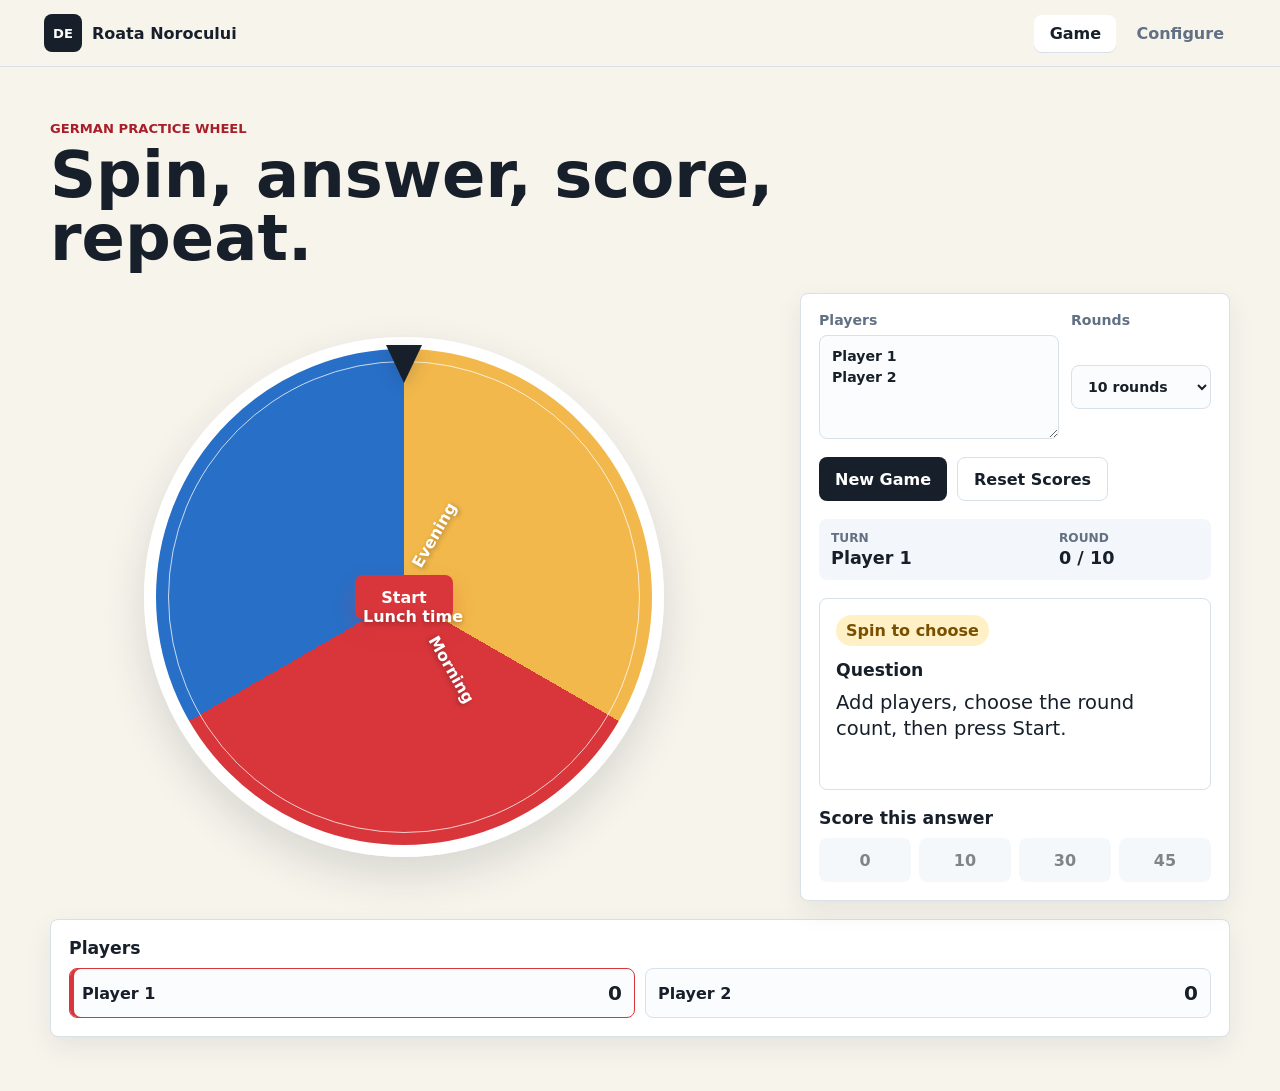
==== index.html @ ff6aa022 "Build German learning wheel game" ====
<!doctype html>
<html lang="en">
  <head>
    <meta charset="utf-8">
    <meta name="viewport" content="width=device-width, initial-scale=1">
    <title>Roata Norocului DE</title>
    <link rel="stylesheet" href="styles.css">
  </head>
  <body>
    <header class="topbar">
      <a class="brand" href="index.html" aria-label="Roata Norocului DE home">
        <span class="brand-mark">DE</span>
        <span>Roata Norocului</span>
      </a>
      <nav class="nav">
        <a aria-current="page" href="index.html">Game</a>
        <a href="config.html">Configure</a>
      </nav>
    </header>

    <main class="game-shell">
      <section class="stage" aria-labelledby="game-title">
        <div class="stage-copy">
          <p class="eyebrow">German practice wheel</p>
          <h1 id="game-title">Spin, answer, score, repeat.</h1>
        </div>

        <div class="wheel-layout">
          <div class="wheel-wrap" aria-live="polite">
            <div class="pointer" aria-hidden="true"></div>
            <div id="wheel" class="wheel" role="img" aria-label="Spinning category wheel">
              <div class="wheel-center">
                <button id="spinButton" class="primary-action" type="button">Start</button>
              </div>
            </div>
          </div>

          <aside class="play-panel" aria-label="Game controls">
            <div class="setup-grid">
              <label>
                Players
                <textarea id="playersInput" rows="4" spellcheck="false">Player 1
Player 2</textarea>
              </label>
              <label>
                Rounds
                <select id="roundLimit">
                  <option value="10">10 rounds</option>
                  <option value="20">20 rounds</option>
                  <option value="30">30 rounds</option>
                </select>
              </label>
            </div>
            <div class="button-row">
              <button id="newGameButton" class="secondary-action" type="button">New Game</button>
              <button id="resetScoresButton" class="ghost-action" type="button">Reset Scores</button>
            </div>

            <div class="status-strip">
              <div>
                <span>Turn</span>
                <strong id="turnLabel">-</strong>
              </div>
              <div>
                <span>Round</span>
                <strong id="roundLabel">0 / 10</strong>
              </div>
            </div>

            <section class="question-box" aria-labelledby="question-title">
              <p id="categoryLabel" class="category-pill">Spin to choose</p>
              <h2 id="question-title">Question</h2>
              <p id="questionText">Add players, choose the round count, then press Start.</p>
              <p id="answerText" class="answer-text"></p>
            </section>

            <section aria-labelledby="score-title">
              <h2 id="score-title" class="compact-title">Score this answer</h2>
              <div class="score-buttons">
                <button type="button" data-points="0">0</button>
                <button type="button" data-points="10">10</button>
                <button type="button" data-points="30">30</button>
                <button type="button" data-points="45">45</button>
              </div>
            </section>
          </aside>
        </div>
      </section>

      <section class="scoreboard-section" aria-labelledby="leaderboard-title">
        <h2 id="leaderboard-title">Players</h2>
        <div id="scoreboard" class="scoreboard"></div>
      </section>
    </main>

    <script src="app.js"></script>
  </body>
</html>
---- styles.css ----
:root {
  color-scheme: light;
  --ink: #17202a;
  --muted: #617083;
  --line: #d8e0e8;
  --paper: #f7f4ec;
  --surface: #ffffff;
  --accent: #d8363b;
  --accent-strong: #a71f28;
  --gold: #f2b84b;
  --green: #2e9d68;
  --blue: #286fc7;
  --shadow: 0 18px 44px rgba(23, 32, 42, 0.14);
}

* {
  box-sizing: border-box;
}

body {
  margin: 0;
  min-height: 100vh;
  background: var(--paper);
  color: var(--ink);
  font-family: Inter, ui-sans-serif, system-ui, -apple-system, BlinkMacSystemFont, "Segoe UI", sans-serif;
  letter-spacing: 0;
}

button,
input,
select,
textarea {
  font: inherit;
}

button,
a {
  -webkit-tap-highlight-color: transparent;
}

.topbar {
  position: sticky;
  top: 0;
  z-index: 10;
  display: flex;
  align-items: center;
  justify-content: space-between;
  gap: 18px;
  padding: 14px clamp(16px, 4vw, 44px);
  background: rgba(247, 244, 236, 0.93);
  border-bottom: 1px solid var(--line);
  backdrop-filter: blur(14px);
}

.brand {
  display: inline-flex;
  align-items: center;
  gap: 10px;
  color: var(--ink);
  font-weight: 800;
  text-decoration: none;
}

.brand-mark {
  display: grid;
  width: 38px;
  height: 38px;
  place-items: center;
  border-radius: 8px;
  background: var(--ink);
  color: white;
  font-size: 0.82rem;
}

.nav {
  display: flex;
  align-items: center;
  gap: 8px;
}

.nav a {
  min-width: 82px;
  padding: 9px 12px;
  border-radius: 8px;
  color: var(--muted);
  font-weight: 700;
  text-align: center;
  text-decoration: none;
}

.nav a[aria-current="page"] {
  background: var(--surface);
  color: var(--ink);
  box-shadow: 0 1px 0 var(--line);
}

.game-shell,
.config-shell {
  width: min(1180px, calc(100% - 32px));
  margin: 0 auto;
  padding: 36px 0 54px;
}

.stage {
  min-height: calc(100vh - 84px);
  display: flex;
  flex-direction: column;
  justify-content: center;
  gap: 24px;
}

.stage-copy,
.config-heading {
  max-width: 760px;
}

.eyebrow {
  margin: 0 0 8px;
  color: var(--accent-strong);
  font-size: 0.82rem;
  font-weight: 900;
  text-transform: uppercase;
}

h1,
h2,
p {
  margin-top: 0;
}

h1 {
  margin-bottom: 0;
  font-size: clamp(2.05rem, 5vw, 4.2rem);
  line-height: 0.98;
  letter-spacing: 0;
}

.wheel-layout {
  display: grid;
  grid-template-columns: minmax(300px, 1fr) minmax(320px, 430px);
  gap: clamp(18px, 4vw, 42px);
  align-items: center;
}

.wheel-wrap {
  position: relative;
  display: grid;
  min-height: 420px;
  place-items: center;
}

.pointer {
  position: absolute;
  top: 8px;
  z-index: 2;
  width: 0;
  height: 0;
  border-left: 18px solid transparent;
  border-right: 18px solid transparent;
  border-top: 38px solid var(--ink);
  filter: drop-shadow(0 6px 8px rgba(23, 32, 42, 0.18));
}

.wheel {
  position: relative;
  width: min(72vw, 520px);
  aspect-ratio: 1;
  border: 12px solid var(--surface);
  border-radius: 50%;
  background: conic-gradient(var(--gold), var(--accent), var(--blue), var(--green), var(--gold));
  box-shadow: var(--shadow);
  transition: transform 4.8s cubic-bezier(0.16, 0.7, 0.1, 1);
}

.wheel::after {
  content: "";
  position: absolute;
  inset: 12px;
  border: 1px solid rgba(255, 255, 255, 0.74);
  border-radius: inherit;
  pointer-events: none;
}

.wheel-label {
  position: absolute;
  top: 50%;
  left: 50%;
  width: 46%;
  transform-origin: 0 50%;
  color: white;
  font-size: clamp(0.78rem, 1.55vw, 1rem);
  font-weight: 900;
  text-shadow: 0 2px 5px rgba(0, 0, 0, 0.3);
}

.wheel-center {
  position: absolute;
  inset: 0;
  display: grid;
  place-items: center;
  pointer-events: none;
}

.wheel-center button {
  pointer-events: auto;
}

.primary-action,
.secondary-action,
.ghost-action,
.score-buttons button {
  min-height: 44px;
  border: 0;
  border-radius: 8px;
  cursor: pointer;
  font-weight: 900;
}

.primary-action {
  padding: 0 26px;
  background: var(--accent);
  color: white;
  box-shadow: 0 10px 20px rgba(216, 54, 59, 0.26);
}

.primary-action.compact {
  min-height: 40px;
  padding: 0 16px;
}

.secondary-action {
  padding: 0 16px;
  background: var(--ink);
  color: white;
}

.ghost-action {
  padding: 0 16px;
  background: transparent;
  color: var(--ink);
  border: 1px solid var(--line);
}

button:disabled {
  cursor: not-allowed;
  opacity: 0.55;
}

.play-panel,
.editor-panel,
.format-panel,
.scoreboard-section {
  background: var(--surface);
  border: 1px solid var(--line);
  border-radius: 8px;
  box-shadow: 0 10px 26px rgba(23, 32, 42, 0.08);
}

.play-panel {
  display: grid;
  gap: 18px;
  padding: 18px;
}

.setup-grid,
.status-strip {
  display: grid;
  grid-template-columns: 1fr 140px;
  gap: 12px;
}

label {
  display: grid;
  gap: 7px;
  color: var(--muted);
  font-size: 0.88rem;
  font-weight: 800;
}

textarea,
select,
input {
  width: 100%;
  border: 1px solid var(--line);
  border-radius: 8px;
  background: #fbfcfd;
  color: var(--ink);
  outline: 0;
}

textarea {
  resize: vertical;
  padding: 10px 12px;
  line-height: 1.45;
}

select,
input {
  height: 44px;
  padding: 0 12px;
}

textarea:focus,
select:focus,
input:focus {
  border-color: var(--blue);
  box-shadow: 0 0 0 3px rgba(40, 111, 199, 0.16);
}

.button-row {
  display: flex;
  flex-wrap: wrap;
  gap: 10px;
}

.status-strip {
  padding: 12px;
  background: #f3f7fb;
  border-radius: 8px;
}

.status-strip span {
  display: block;
  color: var(--muted);
  font-size: 0.76rem;
  font-weight: 900;
  text-transform: uppercase;
}

.status-strip strong {
  display: block;
  margin-top: 3px;
  font-size: 1.1rem;
}

.question-box {
  min-height: 192px;
  padding: 16px;
  border: 1px solid var(--line);
  border-radius: 8px;
}

.category-pill {
  display: inline-flex;
  margin-bottom: 14px;
  padding: 6px 10px;
  border-radius: 999px;
  background: #fff0c6;
  color: #795000;
  font-weight: 900;
}

.question-box h2,
.compact-title,
.scoreboard-section h2,
.editor-panel h2,
.format-panel h2 {
  margin-bottom: 10px;
  font-size: 1.08rem;
}

#questionText {
  margin-bottom: 10px;
  font-size: 1.22rem;
  line-height: 1.35;
}

.answer-text {
  margin: 0;
  color: var(--muted);
  font-weight: 700;
}

.score-buttons {
  display: grid;
  grid-template-columns: repeat(4, 1fr);
  gap: 8px;
}

.score-buttons button {
  background: #eef3f8;
  color: var(--ink);
  font-size: 1rem;
}

.score-buttons button:hover {
  background: var(--ink);
  color: white;
}

.scoreboard-section {
  padding: 18px;
}

.scoreboard {
  display: grid;
  grid-template-columns: repeat(auto-fit, minmax(180px, 1fr));
  gap: 10px;
}

.player-score {
  display: grid;
  grid-template-columns: 1fr auto;
  gap: 8px;
  align-items: center;
  padding: 12px;
  border: 1px solid var(--line);
  border-radius: 8px;
  background: #fbfcfd;
}

.player-score.current {
  border-color: var(--accent);
  box-shadow: inset 4px 0 0 var(--accent);
}

.player-score span {
  overflow-wrap: anywhere;
  font-weight: 900;
}

.player-score strong {
  font-size: 1.25rem;
}

.config-shell {
  display: grid;
  gap: 22px;
}

.editor-grid {
  display: grid;
  grid-template-columns: minmax(320px, 1fr) minmax(320px, 1fr);
  gap: 18px;
}

.editor-panel,
.format-panel {
  padding: 18px;
}

.panel-heading {
  display: flex;
  align-items: center;
  justify-content: space-between;
  gap: 12px;
  margin-bottom: 14px;
}

.panel-heading h2,
.format-panel h2 {
  margin-bottom: 0;
}

.field-row,
.field-row-head {
  display: grid;
  grid-template-columns: minmax(80px, 0.8fr) minmax(120px, 1fr) minmax(130px, 1.1fr) 40px;
  gap: 8px;
  align-items: center;
}

.field-row-head {
  padding: 0 48px 6px 0;
  color: var(--muted);
  font-size: 0.76rem;
  font-weight: 900;
  text-transform: uppercase;
}

.category-rows {
  display: grid;
  gap: 8px;
  margin-bottom: 14px;
}

.remove-row {
  min-width: 40px;
  min-height: 40px;
  border: 1px solid var(--line);
  border-radius: 8px;
  background: white;
  color: var(--accent-strong);
  cursor: pointer;
  font-weight: 900;
}

.questions-editor {
  min-height: 360px;
  font-family: "Cascadia Mono", Consolas, monospace;
  font-size: 0.92rem;
}

.note {
  margin: 0;
  color: var(--muted);
  font-size: 0.92rem;
  line-height: 1.5;
}

.format-grid {
  display: grid;
  grid-template-columns: repeat(2, minmax(0, 1fr));
  gap: 14px;
}

pre {
  overflow: auto;
  margin: 0;
  padding: 14px;
  border-radius: 8px;
  background: #15202b;
  color: #f6f8fa;
  line-height: 1.45;
}

@media (max-width: 860px) {
  .wheel-layout,
  .editor-grid,
  .format-grid {
    grid-template-columns: 1fr;
  }

  .stage {
    justify-content: start;
  }

  .wheel-wrap {
    min-height: auto;
    padding: 18px 0;
  }
}

@media (max-width: 620px) {
  .topbar {
    align-items: stretch;
    flex-direction: column;
  }

  .nav a {
    flex: 1;
  }

  .setup-grid,
  .status-strip {
    grid-template-columns: 1fr;
  }

  .field-row,
  .field-row-head {
    grid-template-columns: 1fr;
  }

  .field-row-head {
    display: none;
  }
}
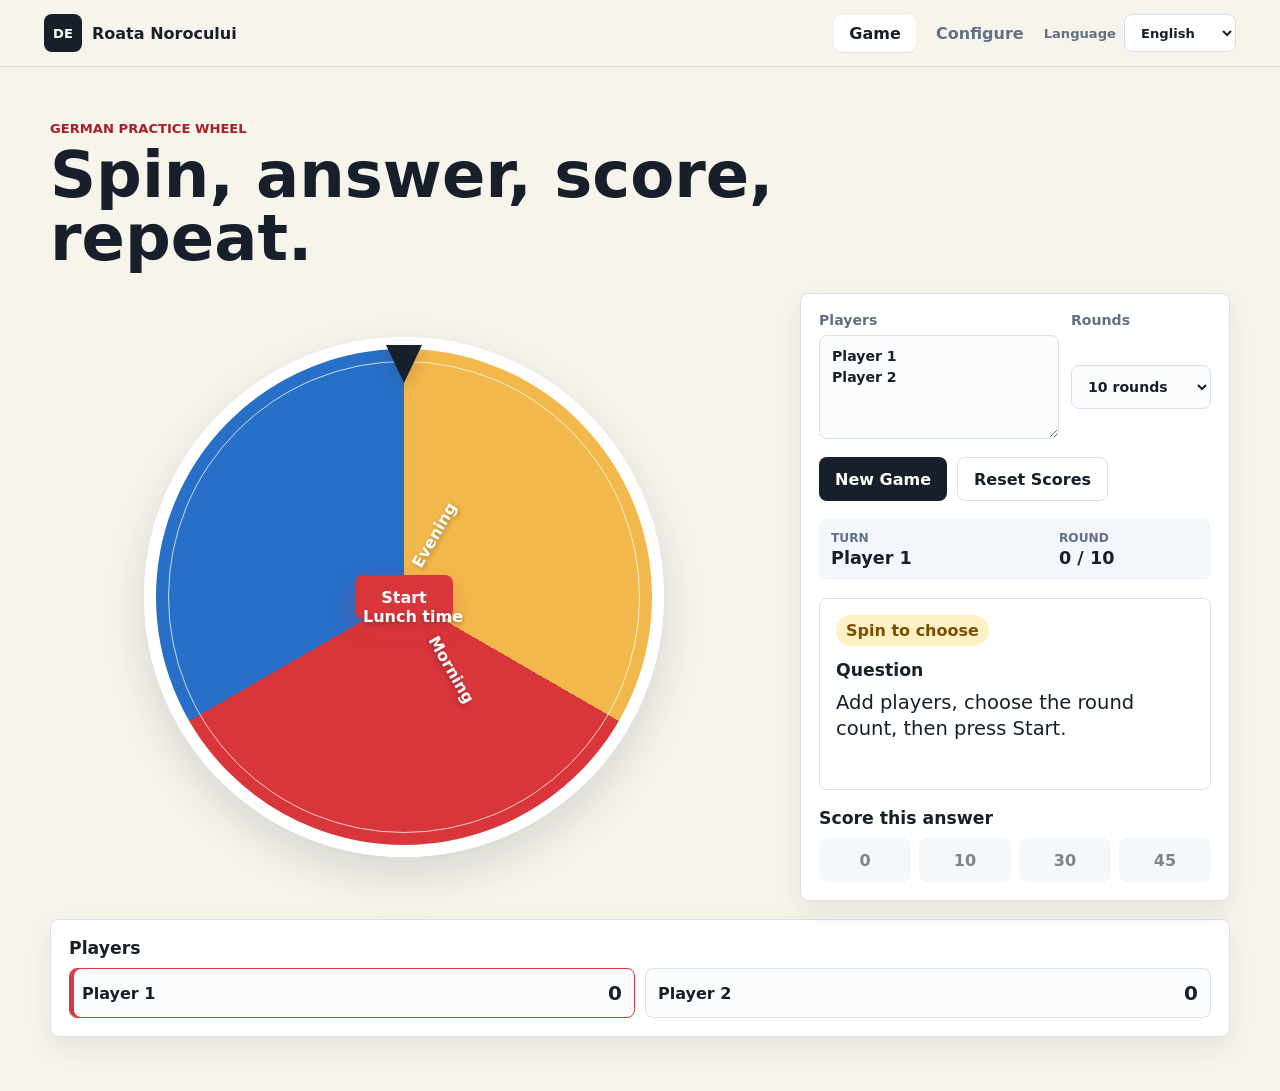
==== commit 4c139b3d: "Add bilingual UI and GitHub Pages workflow" ====
--- a/index.html
+++ b/index.html
@@ -13,16 +13,23 @@
         <span>Roata Norocului</span>
       </a>
       <nav class="nav">
-        <a aria-current="page" href="index.html">Game</a>
-        <a href="config.html">Configure</a>
+        <a data-i18n="navGame" aria-current="page" href="index.html">Game</a>
+        <a data-i18n="navConfigure" href="config.html">Configure</a>
+        <label class="language-switch">
+          <span data-i18n="languageLabel">Language</span>
+          <select id="languageSelect" aria-label="Language">
+            <option value="en">English</option>
+            <option value="de">Deutsch</option>
+          </select>
+        </label>
       </nav>
     </header>
 
     <main class="game-shell">
       <section class="stage" aria-labelledby="game-title">
         <div class="stage-copy">
-          <p class="eyebrow">German practice wheel</p>
-          <h1 id="game-title">Spin, answer, score, repeat.</h1>
+          <p class="eyebrow" data-i18n="gameEyebrow">German practice wheel</p>
+          <h1 id="game-title" data-i18n="gameTitle">Spin, answer, score, repeat.</h1>
         </div>
 
         <div class="wheel-layout">
@@ -30,7 +37,7 @@
             <div class="pointer" aria-hidden="true"></div>
             <div id="wheel" class="wheel" role="img" aria-label="Spinning category wheel">
               <div class="wheel-center">
-                <button id="spinButton" class="primary-action" type="button">Start</button>
+                <button id="spinButton" class="primary-action" type="button" data-i18n="start">Start</button>
               </div>
             </div>
           </div>
@@ -38,44 +45,44 @@
           <aside class="play-panel" aria-label="Game controls">
             <div class="setup-grid">
               <label>
-                Players
+                <span data-i18n="players">Players</span>
                 <textarea id="playersInput" rows="4" spellcheck="false">Player 1
 Player 2</textarea>
               </label>
               <label>
-                Rounds
+                <span data-i18n="rounds">Rounds</span>
                 <select id="roundLimit">
-                  <option value="10">10 rounds</option>
-                  <option value="20">20 rounds</option>
-                  <option value="30">30 rounds</option>
+                  <option value="10" data-i18n="rounds10">10 rounds</option>
+                  <option value="20" data-i18n="rounds20">20 rounds</option>
+                  <option value="30" data-i18n="rounds30">30 rounds</option>
                 </select>
               </label>
             </div>
             <div class="button-row">
-              <button id="newGameButton" class="secondary-action" type="button">New Game</button>
-              <button id="resetScoresButton" class="ghost-action" type="button">Reset Scores</button>
+              <button id="newGameButton" class="secondary-action" type="button" data-i18n="newGame">New Game</button>
+              <button id="resetScoresButton" class="ghost-action" type="button" data-i18n="resetScores">Reset Scores</button>
             </div>
 
             <div class="status-strip">
               <div>
-                <span>Turn</span>
+                <span data-i18n="turn">Turn</span>
                 <strong id="turnLabel">-</strong>
               </div>
               <div>
-                <span>Round</span>
+                <span data-i18n="round">Round</span>
                 <strong id="roundLabel">0 / 10</strong>
               </div>
             </div>
 
             <section class="question-box" aria-labelledby="question-title">
               <p id="categoryLabel" class="category-pill">Spin to choose</p>
-              <h2 id="question-title">Question</h2>
+              <h2 id="question-title" data-i18n="question">Question</h2>
               <p id="questionText">Add players, choose the round count, then press Start.</p>
               <p id="answerText" class="answer-text"></p>
             </section>
 
             <section aria-labelledby="score-title">
-              <h2 id="score-title" class="compact-title">Score this answer</h2>
+              <h2 id="score-title" class="compact-title" data-i18n="scoreAnswer">Score this answer</h2>
               <div class="score-buttons">
                 <button type="button" data-points="0">0</button>
                 <button type="button" data-points="10">10</button>
@@ -88,7 +95,7 @@
       </section>
 
       <section class="scoreboard-section" aria-labelledby="leaderboard-title">
-        <h2 id="leaderboard-title">Players</h2>
+        <h2 id="leaderboard-title" data-i18n="players">Players</h2>
         <div id="scoreboard" class="scoreboard"></div>
       </section>
     </main>
--- a/styles.css
+++ b/styles.css
@@ -94,6 +94,22 @@
   box-shadow: 0 1px 0 var(--line);
 }
 
+.language-switch {
+  display: flex;
+  align-items: center;
+  gap: 8px;
+  color: var(--muted);
+  font-size: 0.82rem;
+  font-weight: 800;
+}
+
+.language-switch select {
+  width: auto;
+  min-width: 112px;
+  height: 38px;
+  background: var(--surface);
+}
+
 .game-shell,
 .config-shell {
   width: min(1180px, calc(100% - 32px));
@@ -541,6 +557,10 @@
     flex: 1;
   }
 
+  .language-switch {
+    justify-content: space-between;
+  }
+
   .setup-grid,
   .status-strip {
     grid-template-columns: 1fr;
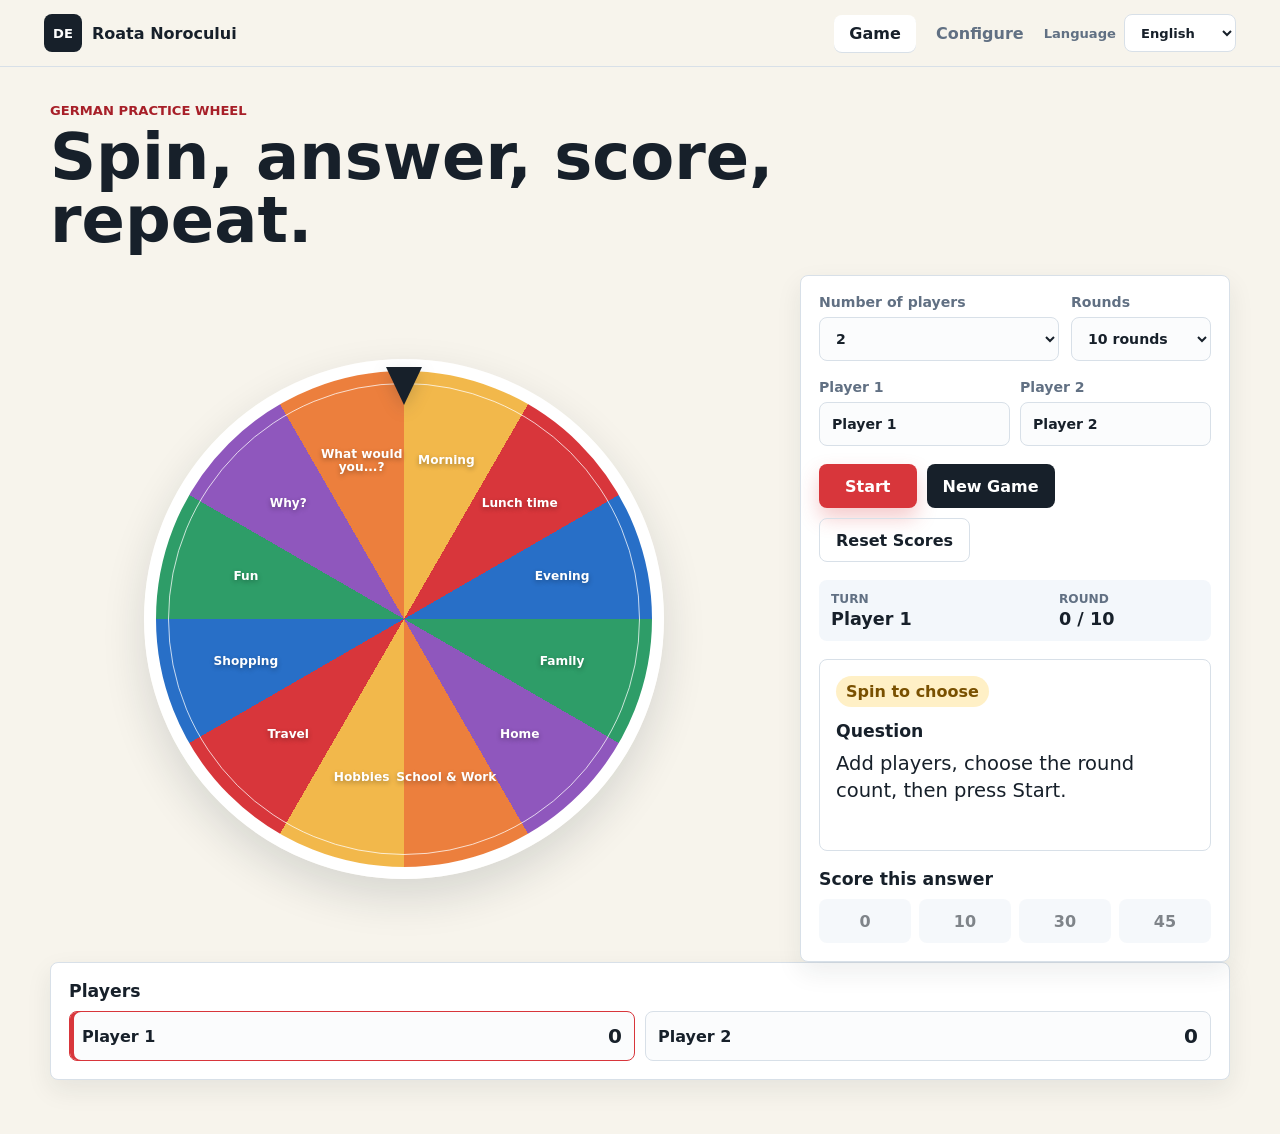
==== commit 7c5dddba: "Improve wheel labels and player controls" ====
--- a/index.html
+++ b/index.html
@@ -35,19 +35,25 @@
         <div class="wheel-layout">
           <div class="wheel-wrap" aria-live="polite">
             <div class="pointer" aria-hidden="true"></div>
-            <div id="wheel" class="wheel" role="img" aria-label="Spinning category wheel">
-              <div class="wheel-center">
-                <button id="spinButton" class="primary-action" type="button" data-i18n="start">Start</button>
-              </div>
-            </div>
+            <div id="wheel" class="wheel" role="img" aria-label="Spinning category wheel"></div>
           </div>
 
           <aside class="play-panel" aria-label="Game controls">
             <div class="setup-grid">
               <label>
-                <span data-i18n="players">Players</span>
-                <textarea id="playersInput" rows="4" spellcheck="false">Player 1
-Player 2</textarea>
+                <span data-i18n="playerCount">Number of players</span>
+                <select id="playerCount">
+                  <option value="1">1</option>
+                  <option value="2" selected>2</option>
+                  <option value="3">3</option>
+                  <option value="4">4</option>
+                  <option value="5">5</option>
+                  <option value="6">6</option>
+                  <option value="7">7</option>
+                  <option value="8">8</option>
+                  <option value="9">9</option>
+                  <option value="10">10</option>
+                </select>
               </label>
               <label>
                 <span data-i18n="rounds">Rounds</span>
@@ -58,7 +64,9 @@
                 </select>
               </label>
             </div>
+            <div id="playerNameFields" class="player-name-fields"></div>
             <div class="button-row">
+              <button id="spinButton" class="primary-action" type="button" data-i18n="start">Start</button>
               <button id="newGameButton" class="secondary-action" type="button" data-i18n="newGame">New Game</button>
               <button id="resetScoresButton" class="ghost-action" type="button" data-i18n="resetScores">Reset Scores</button>
             </div>
--- a/styles.css
+++ b/styles.css
@@ -199,26 +199,23 @@
 
 .wheel-label {
   position: absolute;
-  top: 50%;
-  left: 50%;
-  width: 46%;
-  transform-origin: 0 50%;
+  top: var(--y);
+  left: var(--x);
+  display: flex;
+  align-items: center;
+  justify-content: center;
+  width: 23%;
+  min-height: 28px;
+  padding: 0 4px;
   color: white;
-  font-size: clamp(0.78rem, 1.55vw, 1rem);
-  font-weight: 900;
+  font-size: clamp(0.56rem, 0.98vw, 0.76rem);
+  font-weight: 900;
+  line-height: 1.05;
+  text-align: center;
   text-shadow: 0 2px 5px rgba(0, 0, 0, 0.3);
-}
-
-.wheel-center {
-  position: absolute;
-  inset: 0;
-  display: grid;
-  place-items: center;
+  overflow-wrap: anywhere;
+  transform: translate(-50%, -50%);
   pointer-events: none;
-}
-
-.wheel-center button {
-  pointer-events: auto;
 }
 
 .primary-action,
@@ -283,6 +280,12 @@
   display: grid;
   grid-template-columns: 1fr 140px;
   gap: 12px;
+}
+
+.player-name-fields {
+  display: grid;
+  grid-template-columns: repeat(2, minmax(0, 1fr));
+  gap: 10px;
 }
 
 label {
@@ -562,7 +565,8 @@
   }
 
   .setup-grid,
-  .status-strip {
+  .status-strip,
+  .player-name-fields {
     grid-template-columns: 1fr;
   }
 
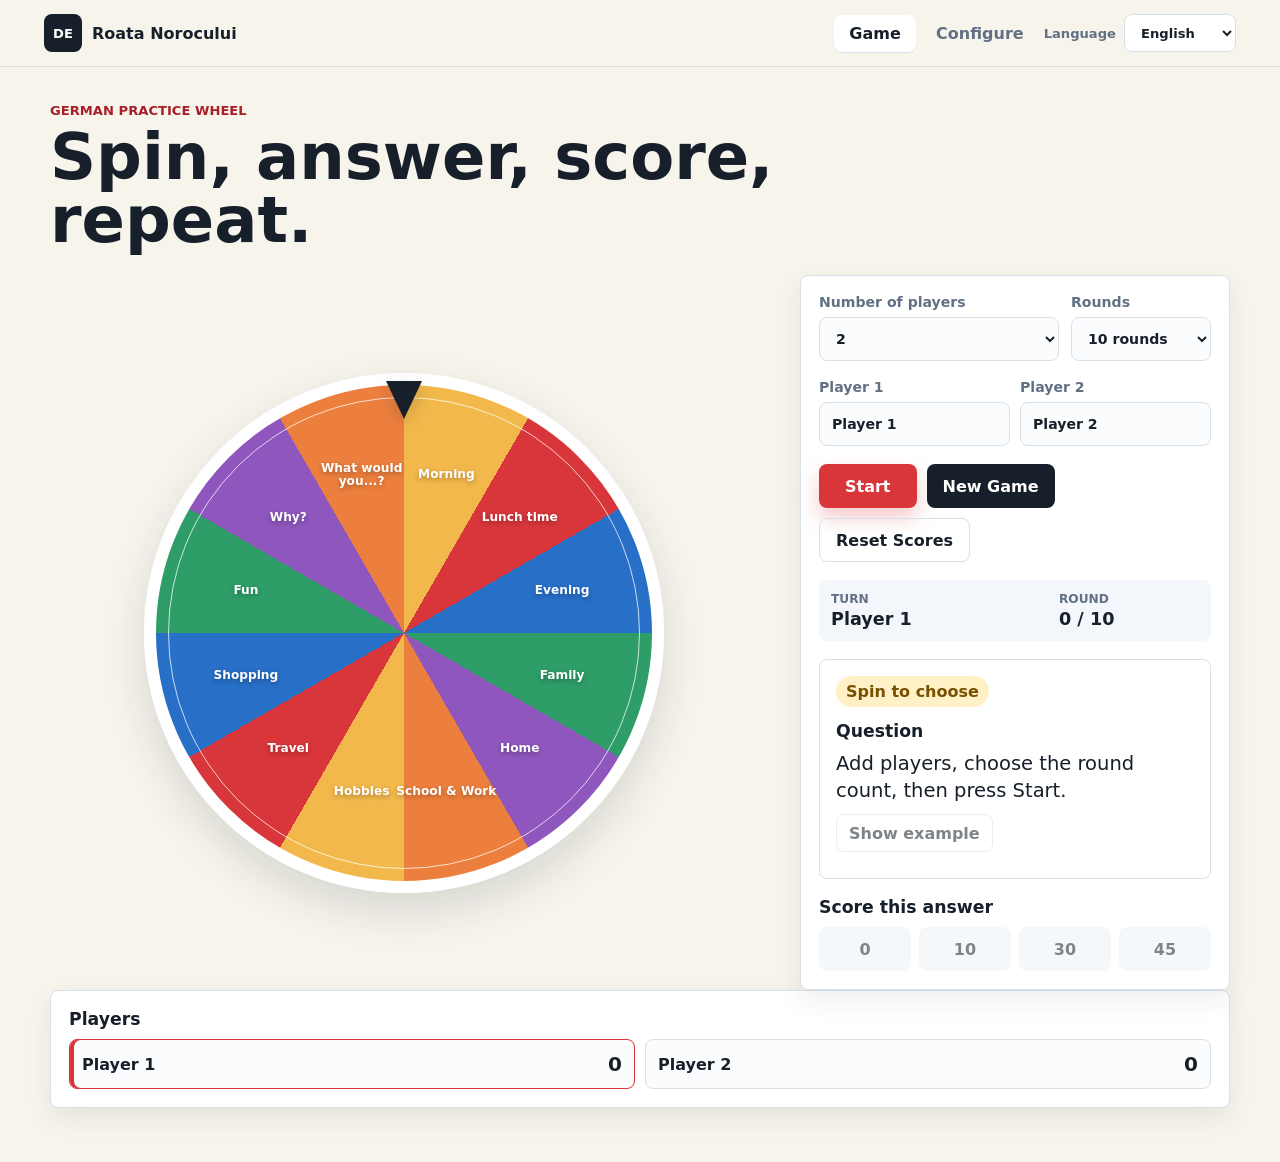
==== commit ce8b9dbb: "Add question speech and example reveal" ====
--- a/index.html
+++ b/index.html
@@ -86,6 +86,7 @@
               <p id="categoryLabel" class="category-pill">Spin to choose</p>
               <h2 id="question-title" data-i18n="question">Question</h2>
               <p id="questionText">Add players, choose the round count, then press Start.</p>
+              <button id="showExampleButton" class="ghost-action example-action" type="button" data-i18n="showExample">Show example</button>
               <p id="answerText" class="answer-text"></p>
             </section>
 
--- a/styles.css
+++ b/styles.css
@@ -259,6 +259,11 @@
   opacity: 0.55;
 }
 
+.game-locked .setup-grid,
+.game-locked .player-name-fields {
+  opacity: 0.52;
+}
+
 .play-panel,
 .editor-panel,
 .format-panel,
@@ -385,9 +390,14 @@
 }
 
 .answer-text {
-  margin: 0;
+  margin: 10px 0 0;
   color: var(--muted);
   font-weight: 700;
+}
+
+.example-action {
+  min-height: 38px;
+  padding: 0 12px;
 }
 
 .score-buttons {
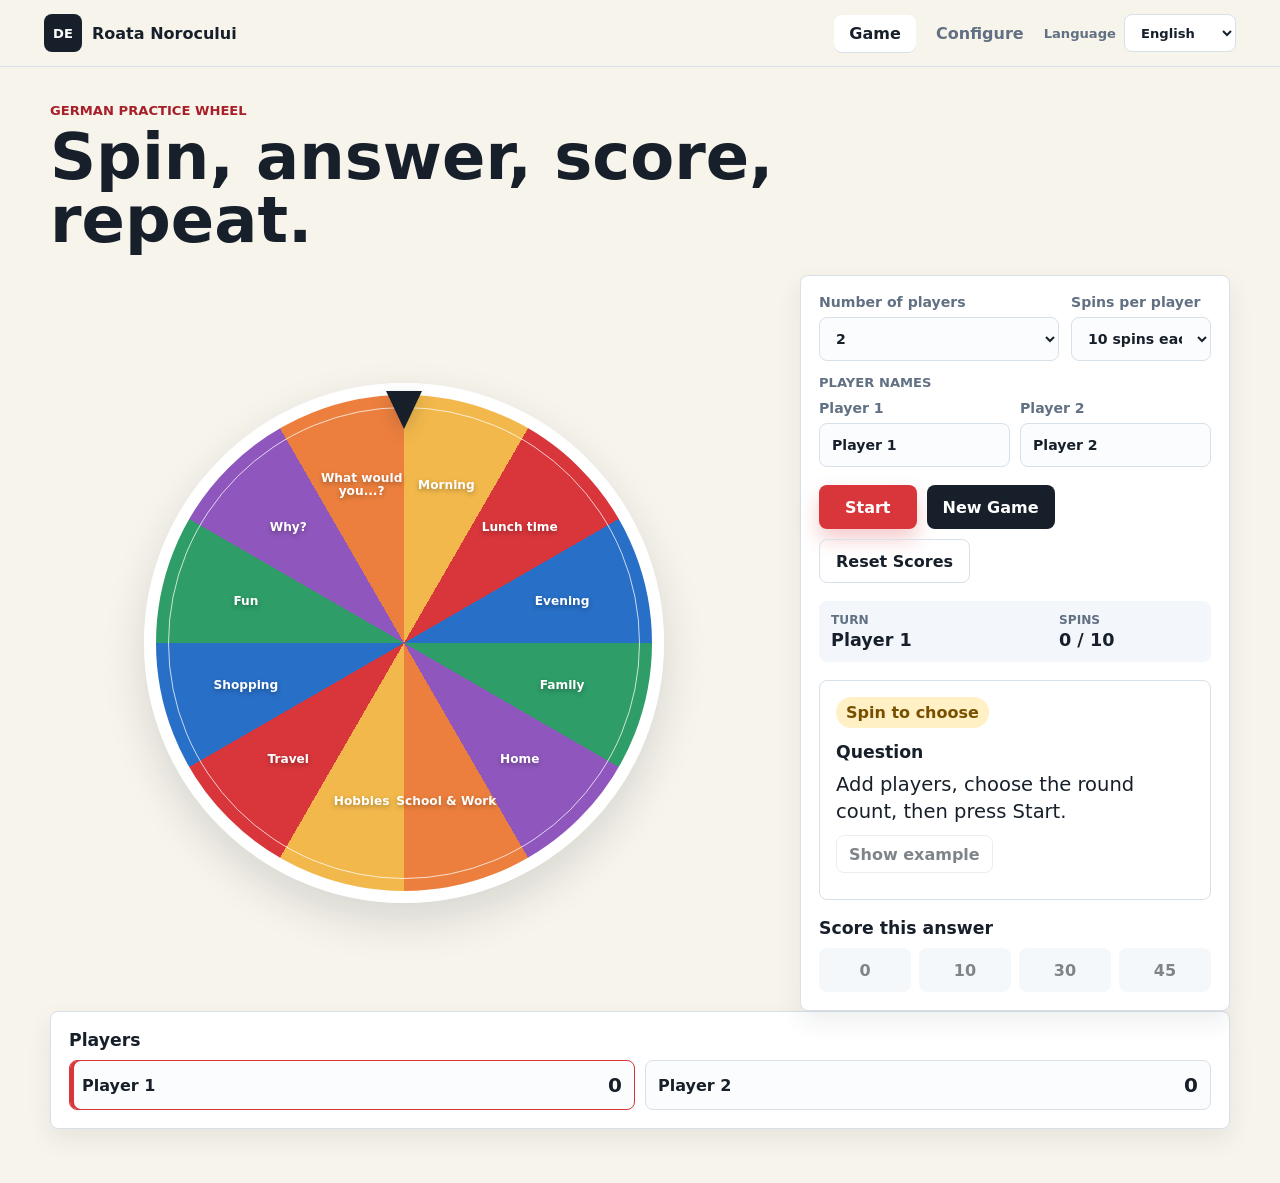
==== commit 2afc304f: "Celebrate winners and read typed player names" ====
--- a/index.html
+++ b/index.html
@@ -64,6 +64,7 @@
                 </select>
               </label>
             </div>
+            <p class="player-names-heading" data-i18n="playerNames">Player names</p>
             <div id="playerNameFields" class="player-name-fields"></div>
             <div class="button-row">
               <button id="spinButton" class="primary-action" type="button" data-i18n="start">Start</button>
@@ -109,6 +110,22 @@
       </section>
     </main>
 
+    <div id="celebrationOverlay" class="celebration-overlay" aria-hidden="true">
+      <div class="fireworks" aria-hidden="true">
+        <span></span>
+        <span></span>
+        <span></span>
+        <span></span>
+        <span></span>
+      </div>
+      <section class="winner-dialog" role="dialog" aria-labelledby="winnerTitle" aria-modal="true">
+        <p class="eyebrow" data-i18n="winnerEyebrow">Winner</p>
+        <h2 id="winnerTitle"></h2>
+        <p id="winnerSubtitle"></p>
+        <button id="closeCelebrationButton" class="primary-action" type="button" data-i18n="closeCelebration">Close</button>
+      </section>
+    </div>
+
     <script src="app.js"></script>
   </body>
 </html>
--- a/styles.css
+++ b/styles.css
@@ -214,7 +214,7 @@
   text-align: center;
   text-shadow: 0 2px 5px rgba(0, 0, 0, 0.3);
   overflow-wrap: anywhere;
-  transform: translate(-50%, -50%);
+  transform: translate(-50%, -50%) rotate(var(--label-turn, 0deg));
   pointer-events: none;
 }
 
@@ -291,6 +291,14 @@
   display: grid;
   grid-template-columns: repeat(2, minmax(0, 1fr));
   gap: 10px;
+}
+
+.player-names-heading {
+  margin: -4px 0 -8px;
+  color: var(--muted);
+  font-size: 0.82rem;
+  font-weight: 900;
+  text-transform: uppercase;
 }
 
 label {
@@ -421,6 +429,116 @@
   padding: 18px;
 }
 
+.celebration-overlay {
+  position: fixed;
+  inset: 0;
+  z-index: 30;
+  display: grid;
+  place-items: center;
+  padding: 24px;
+  background: rgba(23, 32, 42, 0.56);
+  opacity: 0;
+  pointer-events: none;
+  transition: opacity 180ms ease;
+}
+
+.celebration-overlay[aria-hidden="false"] {
+  opacity: 1;
+  pointer-events: auto;
+}
+
+.winner-dialog {
+  position: relative;
+  z-index: 2;
+  width: min(480px, 100%);
+  padding: 28px;
+  border-radius: 8px;
+  background: var(--surface);
+  box-shadow: var(--shadow);
+  text-align: center;
+}
+
+.winner-dialog h2 {
+  margin-bottom: 10px;
+  font-size: clamp(2rem, 5vw, 3.6rem);
+  line-height: 1;
+}
+
+.winner-dialog p:not(.eyebrow) {
+  color: var(--muted);
+  font-size: 1.1rem;
+  font-weight: 800;
+}
+
+.fireworks {
+  position: absolute;
+  inset: 0;
+  overflow: hidden;
+}
+
+.fireworks span {
+  position: absolute;
+  width: 12px;
+  height: 12px;
+  border-radius: 50%;
+  background: var(--gold);
+  box-shadow:
+    0 -58px 0 var(--gold),
+    42px -42px 0 var(--accent),
+    58px 0 0 var(--blue),
+    42px 42px 0 var(--green),
+    0 58px 0 #ffffff,
+    -42px 42px 0 var(--gold),
+    -58px 0 0 var(--accent),
+    -42px -42px 0 var(--blue);
+  animation: firework 1.25s ease-out infinite;
+}
+
+.fireworks span:nth-child(1) {
+  top: 24%;
+  left: 18%;
+}
+
+.fireworks span:nth-child(2) {
+  top: 30%;
+  right: 20%;
+  animation-delay: 180ms;
+}
+
+.fireworks span:nth-child(3) {
+  bottom: 24%;
+  left: 28%;
+  animation-delay: 360ms;
+}
+
+.fireworks span:nth-child(4) {
+  right: 28%;
+  bottom: 20%;
+  animation-delay: 540ms;
+}
+
+.fireworks span:nth-child(5) {
+  top: 16%;
+  left: 50%;
+  animation-delay: 720ms;
+}
+
+@keyframes firework {
+  0% {
+    opacity: 0;
+    transform: scale(0.2);
+  }
+
+  28% {
+    opacity: 1;
+  }
+
+  100% {
+    opacity: 0;
+    transform: scale(1.5);
+  }
+}
+
 .scoreboard {
   display: grid;
   grid-template-columns: repeat(auto-fit, minmax(180px, 1fr));
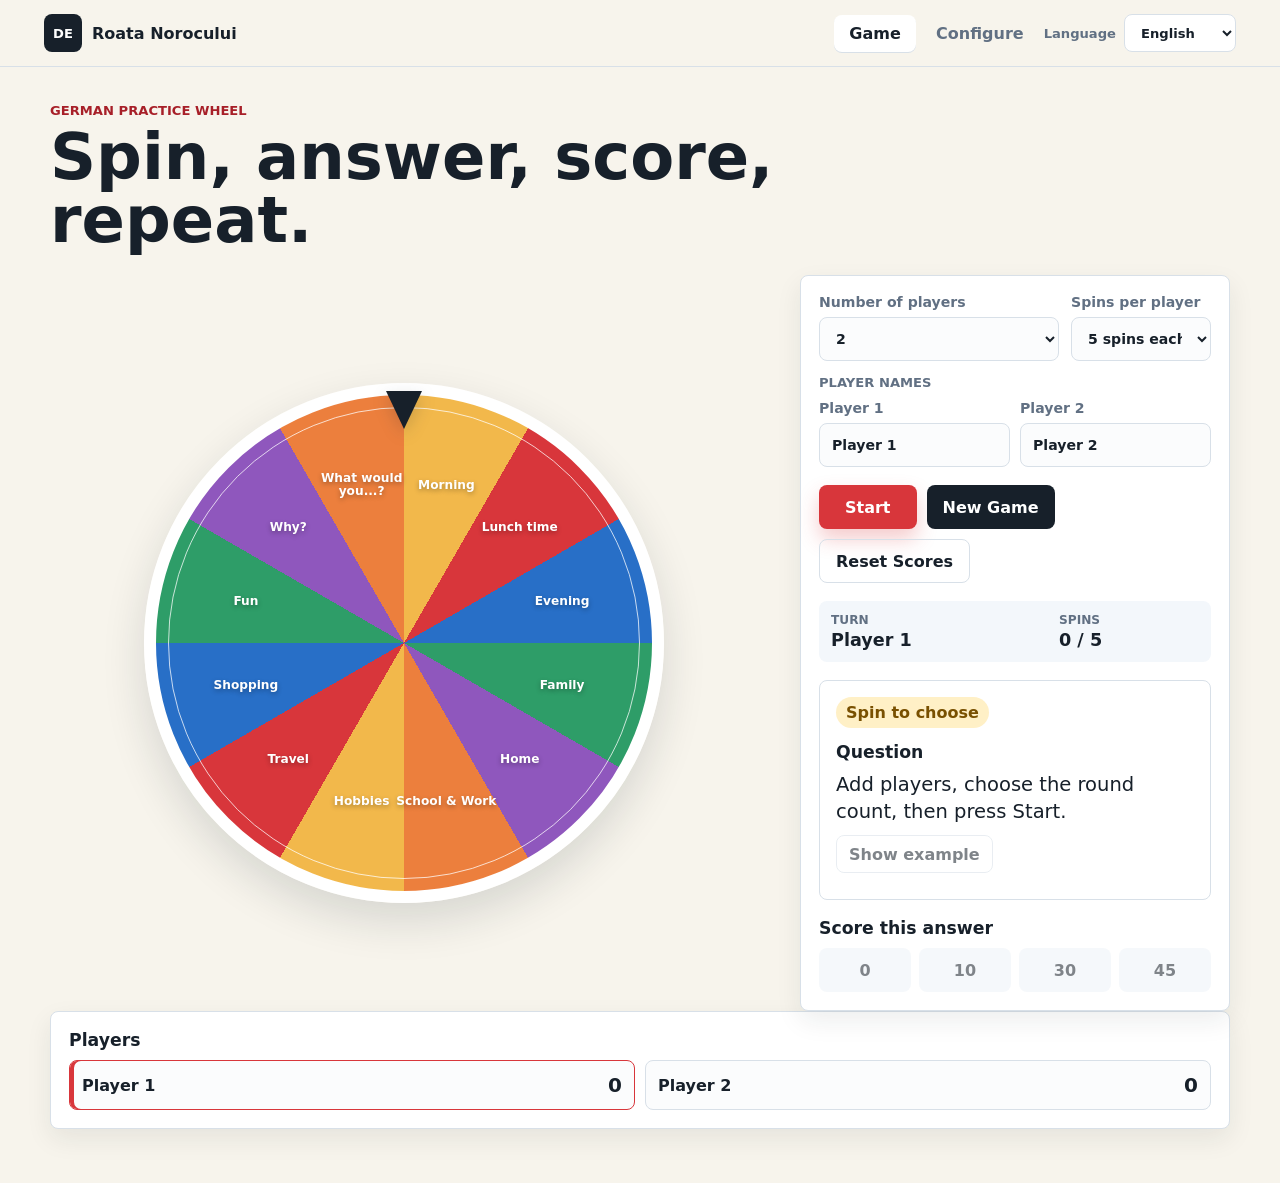
==== commit 5c2cab72: "Add five-spin game option" ====
--- a/index.html
+++ b/index.html
@@ -58,6 +58,7 @@
               <label>
                 <span data-i18n="rounds">Rounds</span>
                 <select id="roundLimit">
+                  <option value="5" data-i18n="rounds5">5 rounds</option>
                   <option value="10" data-i18n="rounds10">10 rounds</option>
                   <option value="20" data-i18n="rounds20">20 rounds</option>
                   <option value="30" data-i18n="rounds30">30 rounds</option>
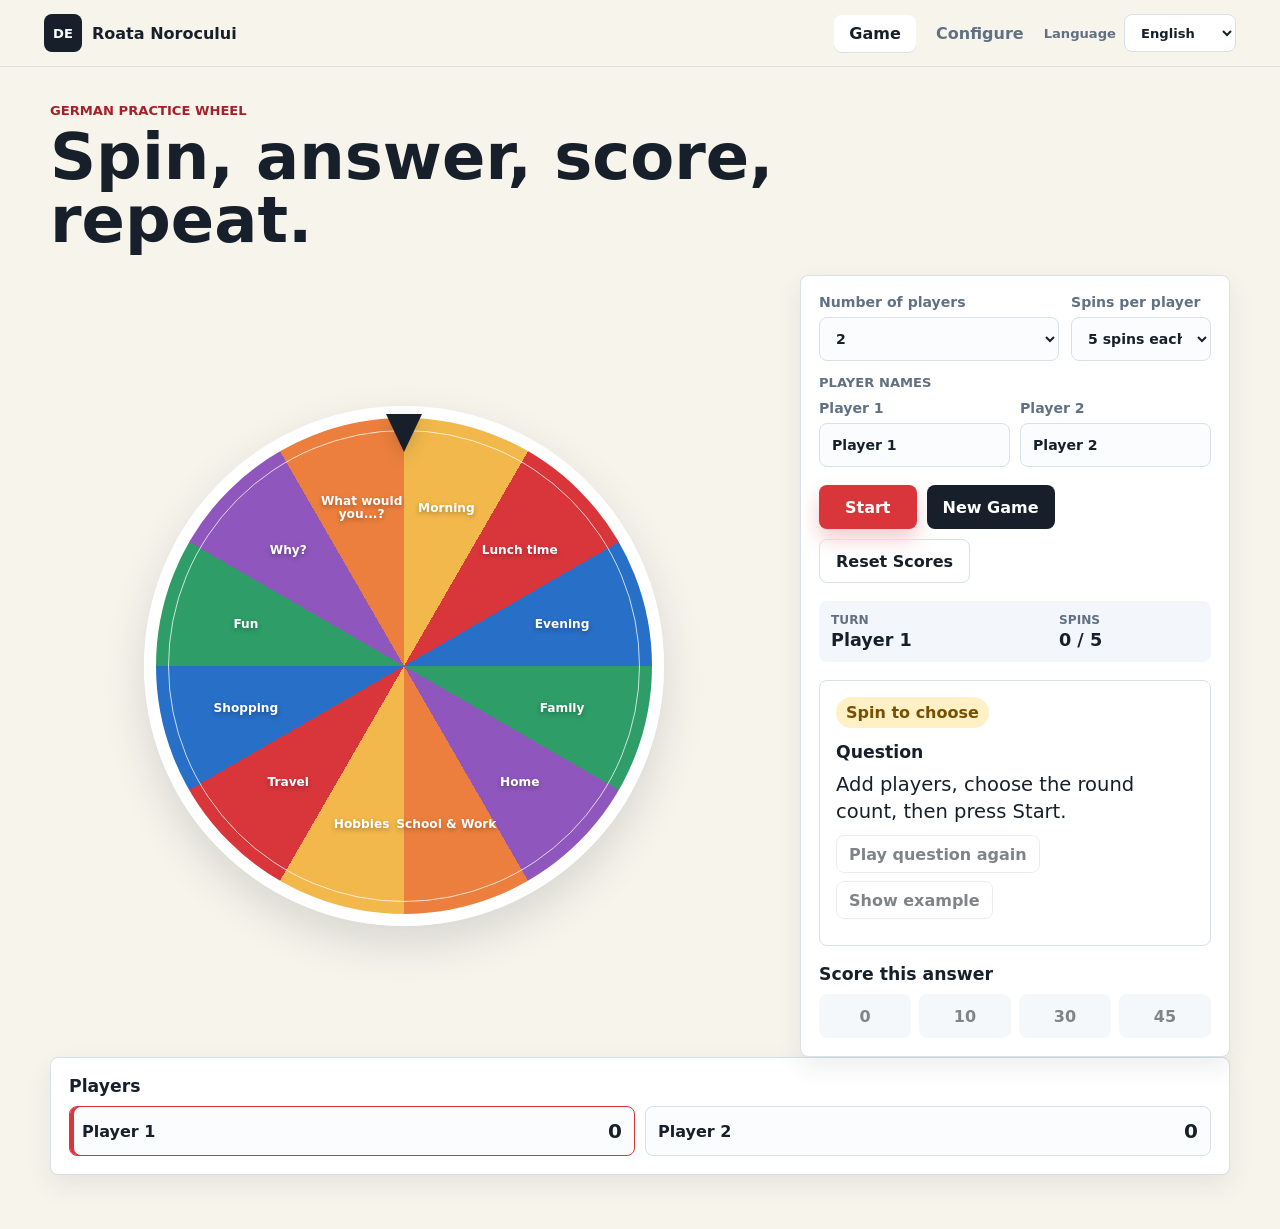
==== commit 8ae71a1d: "Align wheel selection with questions" ====
--- a/index.html
+++ b/index.html
@@ -88,7 +88,10 @@
               <p id="categoryLabel" class="category-pill">Spin to choose</p>
               <h2 id="question-title" data-i18n="question">Question</h2>
               <p id="questionText">Add players, choose the round count, then press Start.</p>
-              <button id="showExampleButton" class="ghost-action example-action" type="button" data-i18n="showExample">Show example</button>
+              <div class="question-actions">
+                <button id="replayQuestionButton" class="ghost-action question-action" type="button" data-i18n="replayQuestion">Play question again</button>
+                <button id="showExampleButton" class="ghost-action question-action" type="button" data-i18n="showExample">Show example</button>
+              </div>
               <p id="answerText" class="answer-text"></p>
             </section>
 
--- a/styles.css
+++ b/styles.css
@@ -403,7 +403,13 @@
   font-weight: 700;
 }
 
-.example-action {
+.question-actions {
+  display: flex;
+  flex-wrap: wrap;
+  gap: 8px;
+}
+
+.question-action {
   min-height: 38px;
   padding: 0 12px;
 }
